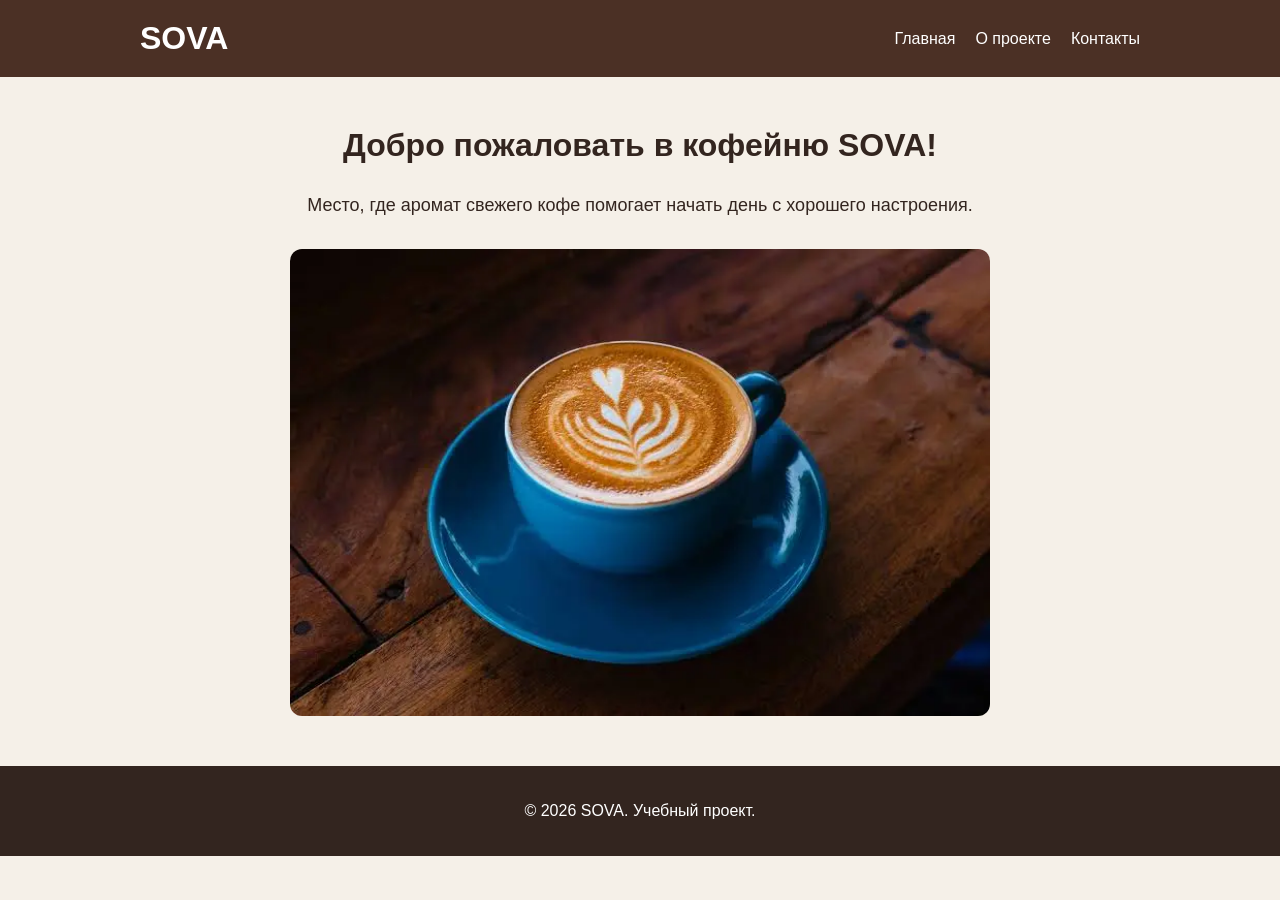
==== index.html @ f267fbfb "Add files via upload" ====
<!DOCTYPE html>
<html lang="ru">
<head>
    <meta charset="UTF-8">
    <meta name="viewport" content="width=device-width, initial-scale=1.0">
    <title>SOVA — Главная</title>
    <link rel="stylesheet" href="style.css">
</head>
<body>

<header>
    <div class="container">
        <h1>SOVA</h1>

        <nav>
            <a href="index.html">Главная</a>
            <a href="about.html">О проекте</a>
            <a href="contacts.html">Контакты</a>
        </nav>
    </div>
</header>

<main>
    <section class="hero">
        <div class="container">
            <h2>Добро пожаловать в кофейню SOVA!</h2>
            <p>Место, где аромат свежего кофе помогает начать день с хорошего настроения.</p>

            <img src="img/coffee.jpg" alt="Чашка кофе">
        </div>
    </section>
</main>

<footer>
    <div class="container">
        <p>&copy; 2026 SOVA. Учебный проект.</p>
    </div>
</footer>

</body>
</html>
---- style.css ----
/* Общие настройки */

* {
    box-sizing: border-box;
}

body {
    margin: 0;
    font-family: Arial, sans-serif;
    background-color: #f5f0e8;
    color: #33251f;
}

.container {
    width: 90%;
    max-width: 1000px;
    margin: 0 auto;
}

/* Шапка */

header {
    background-color: #4b3025;
    color: white;
    padding: 20px 0;
}

header .container {
    display: flex;
    justify-content: space-between;
    align-items: center;
}

header h1 {
    margin: 0;
}

/* Навигация */

nav {
    display: flex;
    gap: 20px;
}

nav a {
    color: white;
    text-decoration: none;
}

nav a:hover {
    text-decoration: underline;
}

/* Основная часть */

main {
    min-height: 70vh;
}

.hero,
.content {
    padding: 50px 0;
}

.hero {
    text-align: center;
}

.hero h2,
.content h2 {
    font-size: 32px;
    margin-top: 0;
}

.hero p {
    font-size: 18px;
    line-height: 1.6;
}

.hero img {
    display: block;
    width: 100%;
    max-width: 700px;
    height: auto;
    margin: 30px auto 0;
    border-radius: 12px;
}

/* Текст */

.content p,
.content li {
    font-size: 17px;
    line-height: 1.6;
}

.content ul {
    padding-left: 25px;
}

/* Форма */

form {
    display: flex;
    flex-direction: column;
    gap: 10px;
    max-width: 500px;
}

form label {
    font-weight: bold;
    margin-top: 10px;
}

form input {
    padding: 12px;
    border: 1px solid #b8a99d;
    border-radius: 6px;
    font-size: 16px;
}

form button {
    margin-top: 10px;
    padding: 12px;
    border: none;
    border-radius: 6px;
    background-color: #4b3025;
    color: white;
    font-size: 16px;
    cursor: pointer;
}

form button:hover {
    background-color: #684536;
}

/* Подвал */

footer {
    background-color: #33251f;
    color: white;
    text-align: center;
    padding: 20px 0;
}

/* Адаптив для телефонов */

@media (max-width: 600px) {
    header .container {
        flex-direction: column;
        gap: 15px;
    }

    nav {
        flex-direction: column;
        align-items: center;
        gap: 10px;
    }

    .hero,
    .content {
        padding: 30px 0;
    }

    .hero h2,
    .content h2 {
        font-size: 25px;
    }

    .hero p {
        font-size: 16px;
    }
}
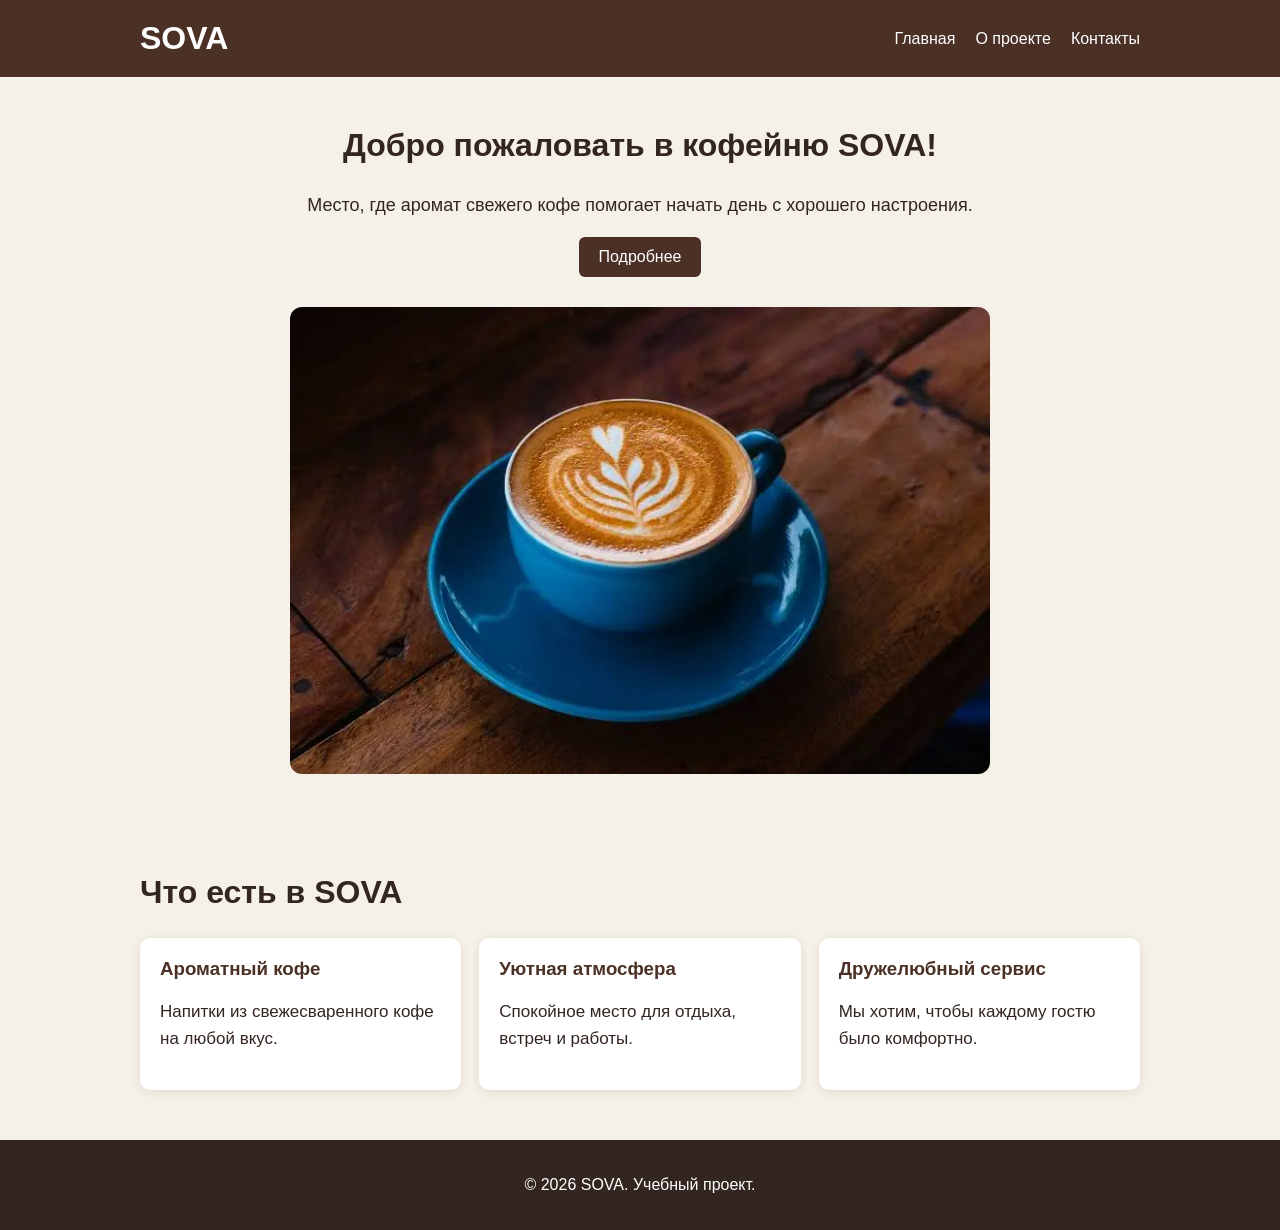
==== commit 795b2a8a: "Add files via upload" ====
--- a/index.html
+++ b/index.html
@@ -1,41 +1,51 @@
-<!DOCTYPE html>
-<html lang="ru">
-<head>
-    <meta charset="UTF-8">
-    <meta name="viewport" content="width=device-width, initial-scale=1.0">
-    <title>SOVA — Главная</title>
-    <link rel="stylesheet" href="style.css">
-</head>
-<body>
-
-<header>
-    <div class="container">
-        <h1>SOVA</h1>
-
-        <nav>
-            <a href="index.html">Главная</a>
-            <a href="about.html">О проекте</a>
-            <a href="contacts.html">Контакты</a>
-        </nav>
-    </div>
-</header>
-
-<main>
-    <section class="hero">
-        <div class="container">
-            <h2>Добро пожаловать в кофейню SOVA!</h2>
-            <p>Место, где аромат свежего кофе помогает начать день с хорошего настроения.</p>
-
-            <img src="img/coffee.jpg" alt="Чашка кофе">
-        </div>
-    </section>
-</main>
-
-<footer>
-    <div class="container">
-        <p>&copy; 2026 SOVA. Учебный проект.</p>
-    </div>
-</footer>
-
-</body>
+<!DOCTYPE html>
+<html lang="ru">
+<head>
+    <meta charset="UTF-8">
+    <meta name="viewport" content="width=device-width, initial-scale=1.0">
+    <title>SOVA — Главная</title>
+    <link rel="stylesheet" href="style.css">
+    <script src="script.js" defer></script>
+</head>
+<body>
+
+<header>
+    <div class="container">
+        <h1>SOVA</h1>
+
+        <nav>
+            <a href="index.html">Главная</a>
+            <a href="about.html">О проекте</a>
+            <a href="contacts.html">Контакты</a>
+        </nav>
+    </div>
+</header>
+
+<main>
+    <section class="hero">
+        <div class="container">
+            <h2>Добро пожаловать в кофейню SOVA!</h2>
+            <p>Место, где аромат свежего кофе помогает начать день с хорошего настроения.</p>
+            <button type="button" id="showMore" aria-expanded="false">Подробнее</button>
+            <p id="moreText" class="d-none">В SOVA можно насладиться любимым напитком, отдохнуть и провести время в приятной атмосфере.</p>
+
+            <img src="img/coffee.jpg" alt="Чашка кофе">
+        </div>
+    </section>
+
+    <section class="content" id="projects">
+        <div class="container">
+            <h2>Что есть в SOVA</h2>
+            <div id="projectsList" class="projects-list"></div>
+        </div>
+    </section>
+</main>
+
+<footer>
+    <div class="container">
+        <p>&copy; 2026 SOVA. Учебный проект.</p>
+    </div>
+</footer>
+
+</body>
 </html>
--- a/style.css
+++ b/style.css
@@ -1,173 +1,237 @@
-/* Общие настройки */
-
-* {
-    box-sizing: border-box;
-}
-
-body {
-    margin: 0;
-    font-family: Arial, sans-serif;
-    background-color: #f5f0e8;
-    color: #33251f;
-}
-
-.container {
-    width: 90%;
-    max-width: 1000px;
-    margin: 0 auto;
-}
-
-/* Шапка */
-
-header {
-    background-color: #4b3025;
-    color: white;
-    padding: 20px 0;
-}
-
-header .container {
-    display: flex;
-    justify-content: space-between;
-    align-items: center;
-}
-
-header h1 {
-    margin: 0;
-}
-
-/* Навигация */
-
-nav {
-    display: flex;
-    gap: 20px;
-}
-
-nav a {
-    color: white;
-    text-decoration: none;
-}
-
-nav a:hover {
-    text-decoration: underline;
-}
-
-/* Основная часть */
-
-main {
-    min-height: 70vh;
-}
-
-.hero,
-.content {
-    padding: 50px 0;
-}
-
-.hero {
-    text-align: center;
-}
-
-.hero h2,
-.content h2 {
-    font-size: 32px;
-    margin-top: 0;
-}
-
-.hero p {
-    font-size: 18px;
-    line-height: 1.6;
-}
-
-.hero img {
-    display: block;
-    width: 100%;
-    max-width: 700px;
-    height: auto;
-    margin: 30px auto 0;
-    border-radius: 12px;
-}
-
-/* Текст */
-
-.content p,
-.content li {
-    font-size: 17px;
-    line-height: 1.6;
-}
-
-.content ul {
-    padding-left: 25px;
-}
-
-/* Форма */
-
-form {
-    display: flex;
-    flex-direction: column;
-    gap: 10px;
-    max-width: 500px;
-}
-
-form label {
-    font-weight: bold;
-    margin-top: 10px;
-}
-
-form input {
-    padding: 12px;
-    border: 1px solid #b8a99d;
-    border-radius: 6px;
-    font-size: 16px;
-}
-
-form button {
-    margin-top: 10px;
-    padding: 12px;
-    border: none;
-    border-radius: 6px;
-    background-color: #4b3025;
-    color: white;
-    font-size: 16px;
-    cursor: pointer;
-}
-
-form button:hover {
-    background-color: #684536;
-}
-
-/* Подвал */
-
-footer {
-    background-color: #33251f;
-    color: white;
-    text-align: center;
-    padding: 20px 0;
-}
-
-/* Адаптив для телефонов */
-
-@media (max-width: 600px) {
-    header .container {
-        flex-direction: column;
-        gap: 15px;
-    }
-
-    nav {
-        flex-direction: column;
-        align-items: center;
-        gap: 10px;
-    }
-
-    .hero,
-    .content {
-        padding: 30px 0;
-    }
-
-    .hero h2,
-    .content h2 {
-        font-size: 25px;
-    }
-
-    .hero p {
-        font-size: 16px;
-    }
-}+/* Общие настройки */
+
+* {
+    box-sizing: border-box;
+}
+
+body {
+    margin: 0;
+    font-family: Arial, sans-serif;
+    background-color: #f5f0e8;
+    color: #33251f;
+}
+
+.container {
+    width: 90%;
+    max-width: 1000px;
+    margin: 0 auto;
+}
+
+/* Шапка */
+
+header {
+    background-color: #4b3025;
+    color: white;
+    padding: 20px 0;
+}
+
+header .container {
+    display: flex;
+    justify-content: space-between;
+    align-items: center;
+}
+
+header h1 {
+    margin: 0;
+}
+
+/* Навигация */
+
+nav {
+    display: flex;
+    gap: 20px;
+}
+
+nav a {
+    color: white;
+    text-decoration: none;
+}
+
+nav a:hover {
+    text-decoration: underline;
+}
+
+/* Основная часть */
+
+main {
+    min-height: 70vh;
+}
+
+.hero,
+.content {
+    padding: 50px 0;
+}
+
+.hero {
+    text-align: center;
+}
+
+.hero h2,
+.content h2 {
+    font-size: 32px;
+    margin-top: 0;
+}
+
+.hero p {
+    font-size: 18px;
+    line-height: 1.6;
+}
+
+.hero img {
+    display: block;
+    width: 100%;
+    max-width: 700px;
+    height: auto;
+    margin: 30px auto 0;
+    border-radius: 12px;
+}
+
+/* Текст */
+
+.content p,
+.content li {
+    font-size: 17px;
+    line-height: 1.6;
+}
+
+.content ul {
+    padding-left: 25px;
+}
+
+/* Форма */
+
+form {
+    display: flex;
+    flex-direction: column;
+    gap: 10px;
+    max-width: 500px;
+}
+
+form label {
+    font-weight: bold;
+    margin-top: 10px;
+}
+
+form input {
+    padding: 12px;
+    border: 1px solid #b8a99d;
+    border-radius: 6px;
+    font-size: 16px;
+}
+
+form button {
+    margin-top: 10px;
+    padding: 12px;
+    border: none;
+    border-radius: 6px;
+    background-color: #4b3025;
+    color: white;
+    font-size: 16px;
+    cursor: pointer;
+}
+
+form button:hover {
+    background-color: #684536;
+}
+
+/* Подвал */
+
+footer {
+    background-color: #33251f;
+    color: white;
+    text-align: center;
+    padding: 20px 0;
+}
+
+/* Адаптив для телефонов */
+
+@media (max-width: 600px) {
+    header .container {
+        flex-direction: column;
+        gap: 15px;
+    }
+
+    nav {
+        flex-direction: column;
+        align-items: center;
+        gap: 10px;
+    }
+
+    .hero,
+    .content {
+        padding: 30px 0;
+    }
+
+    .hero h2,
+    .content h2 {
+        font-size: 25px;
+    }
+
+    .hero p {
+        font-size: 16px;
+    }
+}
+
+/* JavaScript: кнопка и дополнительный текст */
+#showMore {
+    padding: 11px 20px;
+    border: none;
+    border-radius: 6px;
+    background-color: #4b3025;
+    color: white;
+    cursor: pointer;
+    font-size: 16px;
+}
+
+#showMore:hover {
+    background-color: #684536;
+}
+
+.d-none {
+    display: none !important;
+}
+
+/* Динамические карточки */
+.projects-list {
+    display: grid;
+    grid-template-columns: repeat(auto-fit, minmax(220px, 1fr));
+    gap: 18px;
+}
+
+.project-card {
+    padding: 20px;
+    border-radius: 10px;
+    background-color: #fff;
+    box-shadow: 0 2px 10px rgba(51, 37, 31, 0.10);
+}
+
+.project-card h3 {
+    margin-top: 0;
+    color: #4b3025;
+}
+
+.project-card p {
+    line-height: 1.6;
+}
+
+/* Сообщения проверки формы */
+form textarea {
+    padding: 12px;
+    border: 1px solid #b8a99d;
+    border-radius: 6px;
+    font: inherit;
+    resize: vertical;
+}
+
+.form-message {
+    max-width: 500px;
+    font-weight: bold;
+}
+
+.form-message.error {
+    color: #b42318;
+}
+
+.form-message.success {
+    color: #287a3d;
+}
